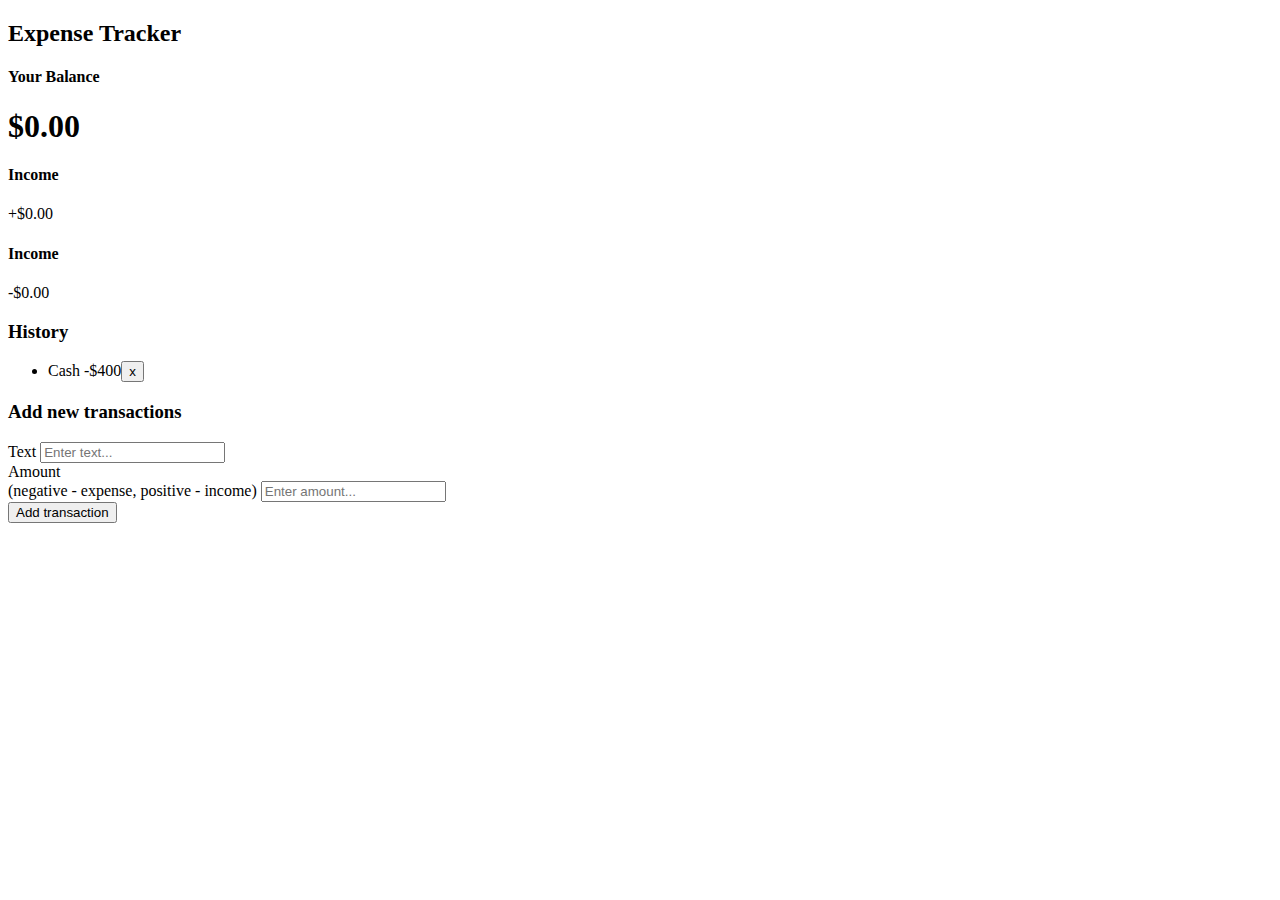
==== expenseTracker/index.html @ 441db6a4 "create html" ====
<!DOCTYPE html>
<html lang="en">

<head>
    <meta charset="UTF-8">
    <meta http-equiv="X-UA-Compatible" content="IE=edge">
    <meta name="viewport" content="width=device-width, initial-scale=1.0">
    <link rel="shortcut icon" href="icons/favicon.ico" type="image/x-icon">
    <link rel="stylesheet" href="css/style.min.css">
    <title>Expense Tracker</title>
</head>

<body>
    <h2>Expense Tracker</h2>

    <div class="container">
        <h4>Your Balance</h4>
        <h1 id="balance">$0.00</h1>

        <div class="inc-exp-container">
            <div>
                <h4>Income</h4>
                <p id="money-plus" class="money plus">+$0.00</p>
            </div>
            <div>
                <h4>Income</h4>
                <p id="money-minus" class="money minus">-$0.00</p>
            </div>
        </div>

        <h3>History</h3>
        <ul id="list" class="list">
            <li class="minus">
                Cash <span>-$400</span><button class="delete-btn">x</button>
            </li>
        </ul>

        <h3>Add new transactions</h3>
        <form id="form">
            <div class="form-control">
                <label for="text">Text</label>
                <input type="text" id="text" placeholder="Enter text...">
            </div>
            <div class="form-control">
                <label for="amount">Amount <br> (negative - expense, positive - income) </label>
                <input type="number" name="" id="amount" placeholder="Enter amount...">
            </div>
            <button class="btn">Add transaction</button>
        </form>
    </div>

    <script src="js/script.js"></script>
</body>

</html>
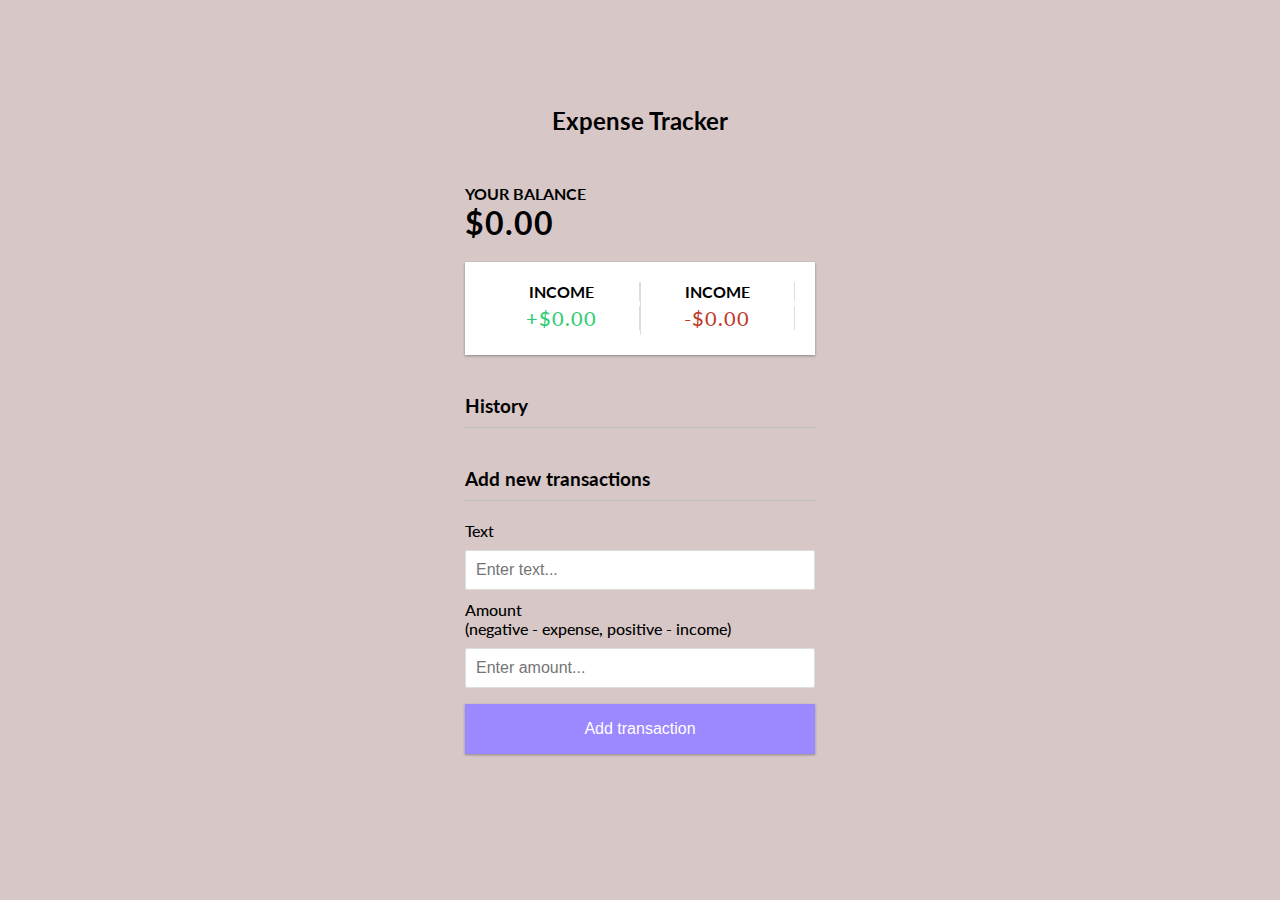
==== commit c68a176b: "add styles" ====
--- a/expenseTracker/index.html
+++ b/expenseTracker/index.html
@@ -30,9 +30,9 @@
 
         <h3>History</h3>
         <ul id="list" class="list">
-            <li class="minus">
+            <!-- <li class="minus">
                 Cash <span>-$400</span><button class="delete-btn">x</button>
-            </li>
+            </li> -->
         </ul>
 
         <h3>Add new transactions</h3>
--- a/expenseTracker/css/style.min.css
+++ b/expenseTracker/css/style.min.css
@@ -0,0 +1,2 @@
+@import url("https://fonts.googleapis.com/css2?family=Lato:ital,wght@0,400;0,700;1,400&display=swap");*{-webkit-box-sizing:border-box;box-sizing:border-box}body{font-family:'Lato', sans-serif;font-weight:500;background-color:#d7c7c7;display:-webkit-box;display:-ms-flexbox;display:flex;-webkit-box-orient:vertical;-webkit-box-direction:normal;-ms-flex-direction:column;flex-direction:column;-webkit-box-align:center;-ms-flex-align:center;align-items:center;-webkit-box-pack:center;-ms-flex-pack:center;justify-content:center;min-height:100vh;margin:0}.container{margin:30px auto;width:350px}h1{letter-spacing:1px;margin:0}h3{border-bottom:1px solid #bbb;padding-bottom:10px;margin:40px 0 10px}h4{margin:0;text-transform:uppercase}.inc-exp-container{background-color:#fff;-webkit-box-shadow:0 1px 3px rgba(0,0,0,0.12),0 1px 2px rgba(0,0,0,0.24);box-shadow:0 1px 3px rgba(0,0,0,0.12),0 1px 2px rgba(0,0,0,0.24);padding:20px;display:-webkit-box;display:-ms-flexbox;display:flex;-webkit-box-pack:justify;-ms-flex-pack:justify;justify-content:space-between;margin:20px 0}.inc-exp-container div{-webkit-box-flex:1;-ms-flex:1;flex:1;text-align:center}.inc-exp-container :first-of-type{border-right:1px solid #dedede}.money{font-size:20px;letter-spacing:1px;margin:5px 0}.money.plus{color:#2ecc71}.money.minus{color:#c0392b}label{display:inline-block;margin:10px 0}#text,#amount{border:1px solid #dedede;border-radius:2px;display:block;font-size:16px;padding:10px;width:100%}.btn{background-color:#9c88ff;-webkit-box-shadow:0 1px 3px rgba(0,0,0,0.12),0 1px 2px rgba(0,0,0,0.24);box-shadow:0 1px 3px rgba(0,0,0,0.12),0 1px 2px rgba(0,0,0,0.24);color:#fff;border:0;display:block;font-size:16px;margin:16px 0 30px;padding:16px;width:100%;cursor:pointer}.delete-btn{background-color:#e74c3c;border:0;color:#fff;font-size:20px;line-height:20px;padding:2px 5px;position:absolute;top:50%;left:0;-webkit-transform:translate(-100%, -50%);transform:translate(-100%, -50%);opacity:0;-webkit-transition:opacity 0.3s ease;transition:opacity 0.3s ease;cursor:pointer}.btn:focus,.delete-btn:focus{outline:0}.list{list-style-type:none;padding:0;margin-bottom:40px}.list li{background-color:#fff;-webkit-box-shadow:0 1px 3px rgba(0,0,0,0.12),0 1px 2px rgba(0,0,0,0.24);box-shadow:0 1px 3px rgba(0,0,0,0.12),0 1px 2px rgba(0,0,0,0.24);color:#333;display:-webkit-box;display:-ms-flexbox;display:flex;-webkit-box-pack:justify;-ms-flex-pack:justify;justify-content:space-between;position:relative;padding:10px;margin:10px 0}.list li:hover .delete-btn{opacity:1}.list .minus{border-right:5px solid #c0392b}.list .plus{border-right:5px solid #2ecc71}
+/*# sourceMappingURL=style.min.css.map */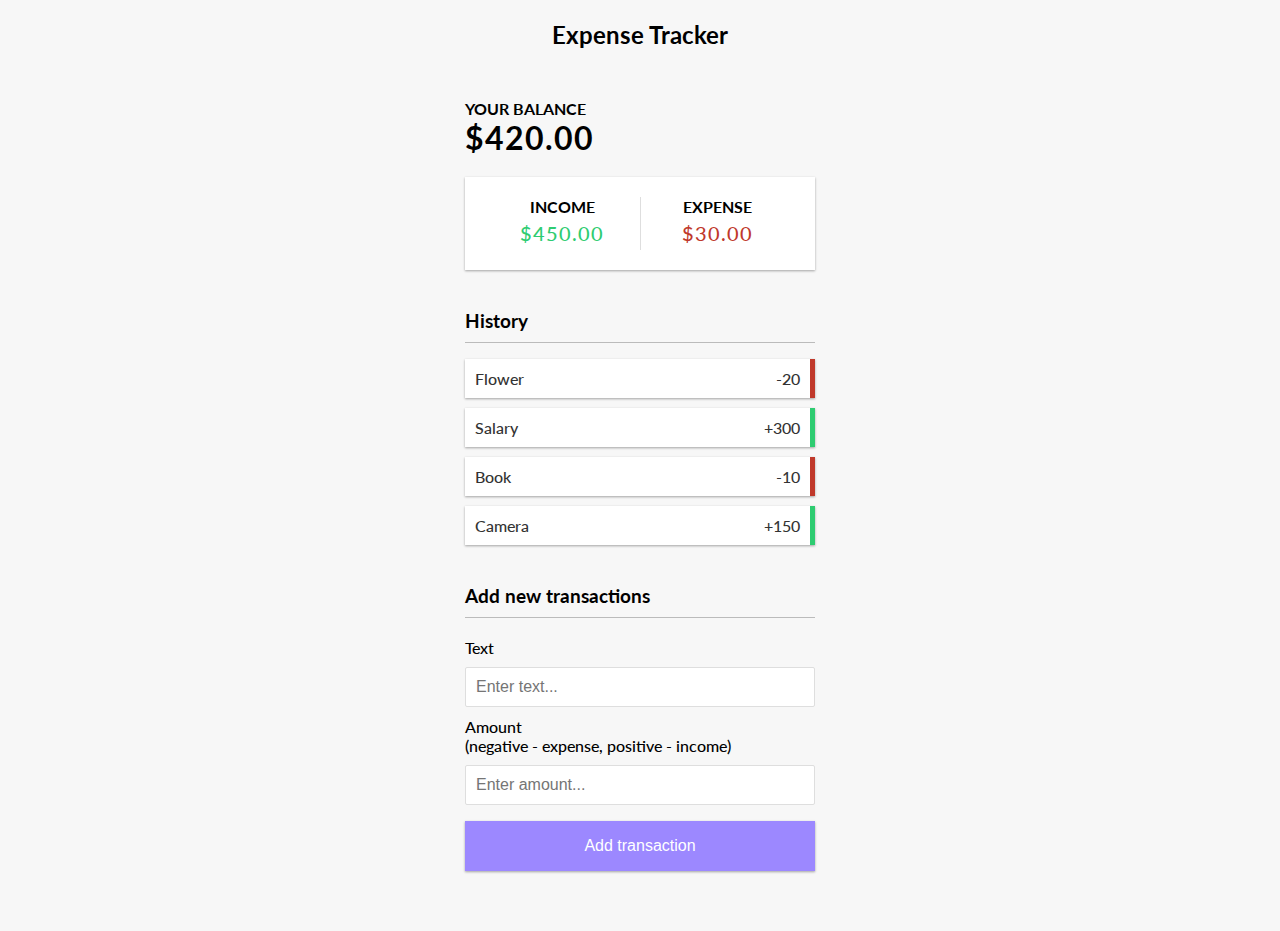
==== commit cae97ada: "add & delete transactions" ====
--- a/expenseTracker/index.html
+++ b/expenseTracker/index.html
@@ -23,7 +23,7 @@
                 <p id="money-plus" class="money plus">+$0.00</p>
             </div>
             <div>
-                <h4>Income</h4>
+                <h4>Expense</h4>
                 <p id="money-minus" class="money minus">-$0.00</p>
             </div>
         </div>
--- a/expenseTracker/css/style.min.css
+++ b/expenseTracker/css/style.min.css
@@ -1,2 +1,2 @@
-@import url("https://fonts.googleapis.com/css2?family=Lato:ital,wght@0,400;0,700;1,400&display=swap");*{-webkit-box-sizing:border-box;box-sizing:border-box}body{font-family:'Lato', sans-serif;font-weight:500;background-color:#d7c7c7;display:-webkit-box;display:-ms-flexbox;display:flex;-webkit-box-orient:vertical;-webkit-box-direction:normal;-ms-flex-direction:column;flex-direction:column;-webkit-box-align:center;-ms-flex-align:center;align-items:center;-webkit-box-pack:center;-ms-flex-pack:center;justify-content:center;min-height:100vh;margin:0}.container{margin:30px auto;width:350px}h1{letter-spacing:1px;margin:0}h3{border-bottom:1px solid #bbb;padding-bottom:10px;margin:40px 0 10px}h4{margin:0;text-transform:uppercase}.inc-exp-container{background-color:#fff;-webkit-box-shadow:0 1px 3px rgba(0,0,0,0.12),0 1px 2px rgba(0,0,0,0.24);box-shadow:0 1px 3px rgba(0,0,0,0.12),0 1px 2px rgba(0,0,0,0.24);padding:20px;display:-webkit-box;display:-ms-flexbox;display:flex;-webkit-box-pack:justify;-ms-flex-pack:justify;justify-content:space-between;margin:20px 0}.inc-exp-container div{-webkit-box-flex:1;-ms-flex:1;flex:1;text-align:center}.inc-exp-container :first-of-type{border-right:1px solid #dedede}.money{font-size:20px;letter-spacing:1px;margin:5px 0}.money.plus{color:#2ecc71}.money.minus{color:#c0392b}label{display:inline-block;margin:10px 0}#text,#amount{border:1px solid #dedede;border-radius:2px;display:block;font-size:16px;padding:10px;width:100%}.btn{background-color:#9c88ff;-webkit-box-shadow:0 1px 3px rgba(0,0,0,0.12),0 1px 2px rgba(0,0,0,0.24);box-shadow:0 1px 3px rgba(0,0,0,0.12),0 1px 2px rgba(0,0,0,0.24);color:#fff;border:0;display:block;font-size:16px;margin:16px 0 30px;padding:16px;width:100%;cursor:pointer}.delete-btn{background-color:#e74c3c;border:0;color:#fff;font-size:20px;line-height:20px;padding:2px 5px;position:absolute;top:50%;left:0;-webkit-transform:translate(-100%, -50%);transform:translate(-100%, -50%);opacity:0;-webkit-transition:opacity 0.3s ease;transition:opacity 0.3s ease;cursor:pointer}.btn:focus,.delete-btn:focus{outline:0}.list{list-style-type:none;padding:0;margin-bottom:40px}.list li{background-color:#fff;-webkit-box-shadow:0 1px 3px rgba(0,0,0,0.12),0 1px 2px rgba(0,0,0,0.24);box-shadow:0 1px 3px rgba(0,0,0,0.12),0 1px 2px rgba(0,0,0,0.24);color:#333;display:-webkit-box;display:-ms-flexbox;display:flex;-webkit-box-pack:justify;-ms-flex-pack:justify;justify-content:space-between;position:relative;padding:10px;margin:10px 0}.list li:hover .delete-btn{opacity:1}.list .minus{border-right:5px solid #c0392b}.list .plus{border-right:5px solid #2ecc71}
+@import url("https://fonts.googleapis.com/css2?family=Lato:ital,wght@0,400;0,700;1,400&display=swap");*{-webkit-box-sizing:border-box;box-sizing:border-box}body{font-family:'Lato', sans-serif;font-weight:500;background-color:#f7f7f7;display:-webkit-box;display:-ms-flexbox;display:flex;-webkit-box-orient:vertical;-webkit-box-direction:normal;-ms-flex-direction:column;flex-direction:column;-webkit-box-align:center;-ms-flex-align:center;align-items:center;-webkit-box-pack:center;-ms-flex-pack:center;justify-content:center;min-height:100vh;margin:0}.container{margin:30px auto;width:350px}h1{letter-spacing:1px;margin:0}h3{border-bottom:1px solid #bbb;padding-bottom:10px;margin:40px 0 10px}h4{margin:0;text-transform:uppercase}.inc-exp-container{background-color:#fff;-webkit-box-shadow:0 1px 3px rgba(0,0,0,0.12),0 1px 2px rgba(0,0,0,0.24);box-shadow:0 1px 3px rgba(0,0,0,0.12),0 1px 2px rgba(0,0,0,0.24);padding:20px;display:-webkit-box;display:-ms-flexbox;display:flex;-webkit-box-pack:justify;-ms-flex-pack:justify;justify-content:space-between;margin:20px 0}.inc-exp-container div{-webkit-box-flex:1;-ms-flex:1;flex:1;text-align:center}.inc-exp-container div:first-of-type{border-right:1px solid #dedede}.money{font-size:20px;letter-spacing:1px;margin:5px 0}.money.plus{color:#2ecc71}.money.minus{color:#c0392b}label{display:inline-block;margin:10px 0}#text,#amount{border:1px solid #dedede;border-radius:2px;display:block;font-size:16px;padding:10px;width:100%}.btn{background-color:#9c88ff;-webkit-box-shadow:0 1px 3px rgba(0,0,0,0.12),0 1px 2px rgba(0,0,0,0.24);box-shadow:0 1px 3px rgba(0,0,0,0.12),0 1px 2px rgba(0,0,0,0.24);color:#fff;border:0;display:block;font-size:16px;margin:16px 0 30px;padding:16px;width:100%;cursor:pointer}.delete-btn{background-color:#e74c3c;border:0;color:#fff;font-size:20px;line-height:20px;padding:2px 5px;position:absolute;top:50%;left:0;-webkit-transform:translate(-100%, -50%);transform:translate(-100%, -50%);opacity:0;-webkit-transition:opacity 0.3s ease;transition:opacity 0.3s ease;cursor:pointer}.btn:focus,.delete-btn:focus{outline:0}.list{list-style-type:none;padding:0;margin-bottom:40px}.list li{background-color:#fff;-webkit-box-shadow:0 1px 3px rgba(0,0,0,0.12),0 1px 2px rgba(0,0,0,0.24);box-shadow:0 1px 3px rgba(0,0,0,0.12),0 1px 2px rgba(0,0,0,0.24);color:#333;display:-webkit-box;display:-ms-flexbox;display:flex;-webkit-box-pack:justify;-ms-flex-pack:justify;justify-content:space-between;position:relative;padding:10px;margin:10px 0}.list li:hover .delete-btn{opacity:1}.list .minus{border-right:5px solid #c0392b}.list .plus{border-right:5px solid #2ecc71}
 /*# sourceMappingURL=style.min.css.map */